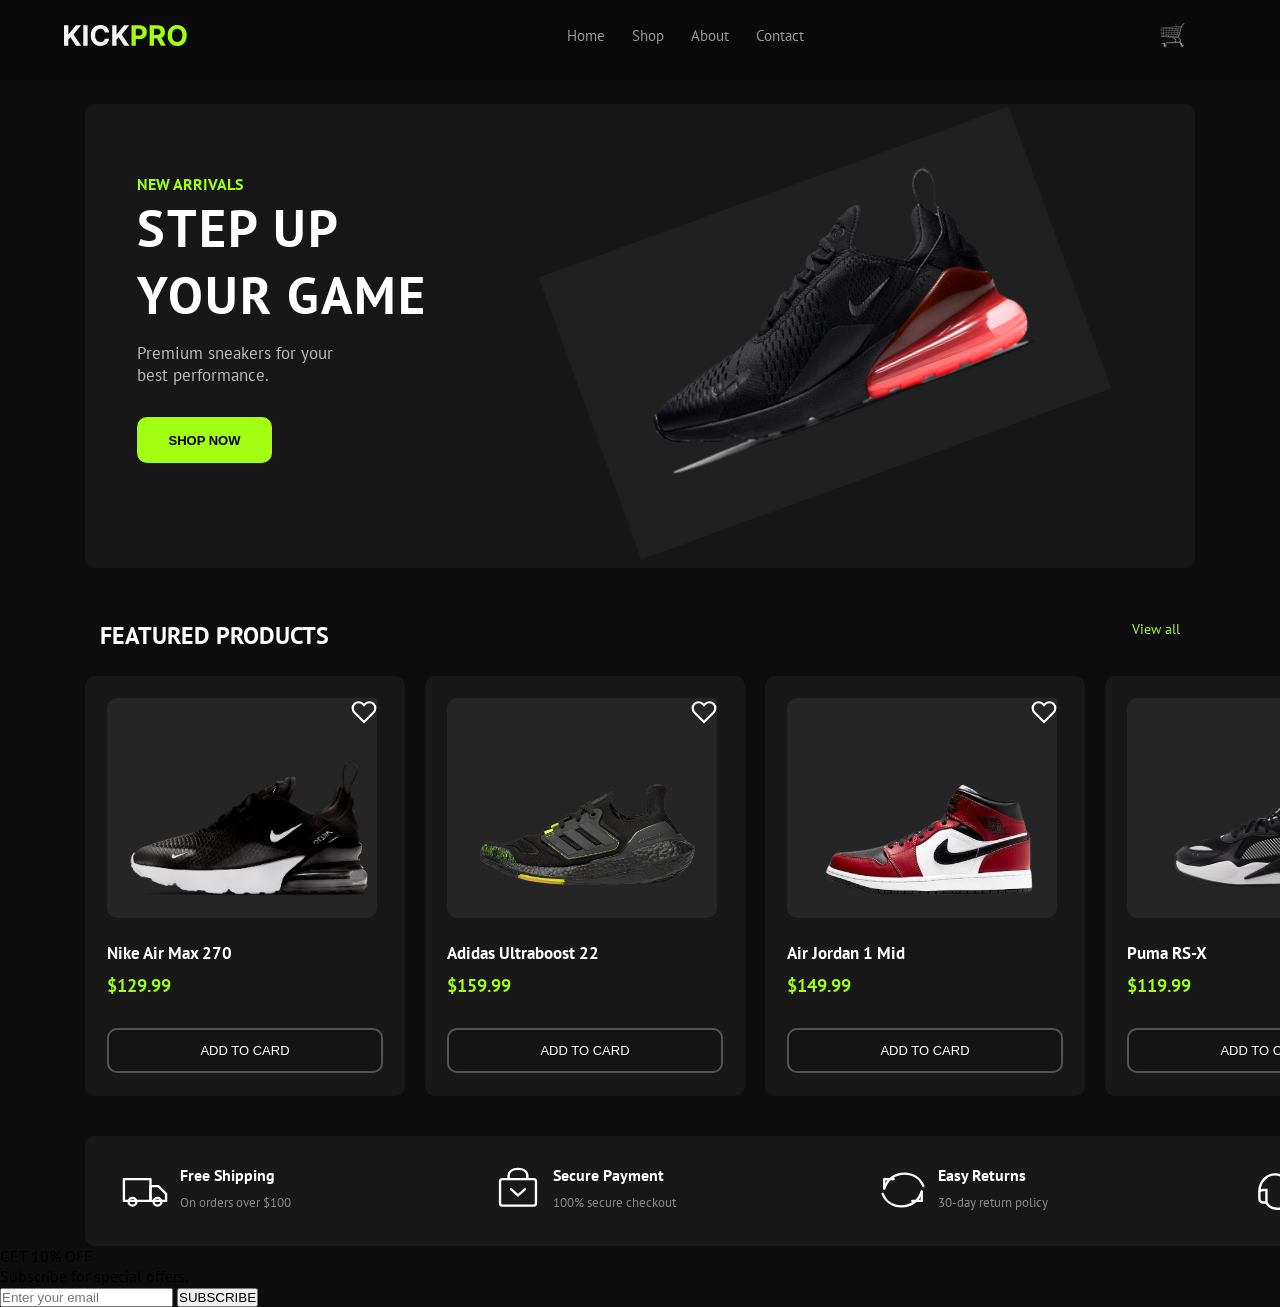
==== index.html @ aabc5b0d "A little updates" ====
<!DOCTYPE html>
<html lang="en">

<head>
    <meta charset="UTF-8">
    <meta name="viewport" content="width=device-width, initial-scale=1.0">
    <title>KICKPRO</title>
    <link rel="stylesheet" href="style.css">
    <link rel="shortcut icon" href="photos/logo.png" type="image/x-icon">
    <link rel="preconnect" href="https://fonts.googleapis.com">
    <link rel="preconnect" href="https://fonts.gstatic.com" crossorigin>
    <link
        href="https://fonts.googleapis.com/css2?family=Inter:ital,opsz,wght@0,14..32,100..900;1,14..32,100..900&family=Jersey+20&family=Montserrat:ital,wght@0,100..900;1,100..900&family=Orbitron:wght@400..900&family=PT+Sans:ital,wght@0,400;0,700;1,400;1,700&family=Pliant:ital,wght@0,100..900;1,100..900&family=Plus+Jakarta+Sans:ital,wght@0,200..800;1,200..800&family=Ubuntu:ital,wght@0,300;0,400;0,500;0,700;1,300;1,400;1,500;1,700&family=Zalando+Sans+Expanded:ital,wght@0,200..900;1,200..900&display=swap"
        rel="stylesheet">
</head>

<body>
    <header class="header">
        <div class="header_conteiner">
            <div class="header_logo">
                <img class="header_logo_image" src="photos/KICKPRO.svg" alt="z">
            </div>


            <nav class="header_navigation">
                <a class="navigation_link" href="#">Home</a>
                <a class="navigation_link" href="#">Shop</a>
                <a class="navigation_link" href="#">About</a>
                <a class="navigation_link" href="#">Contact</a>
            </nav>

            <div class="header_basket">
                <button class="basket_button">
                    <img class="basket_logo" src="photos/basket.png" alt="z">
                </button>
            </div>
        </div>
    </header>

    <main class="main">
        <section class="hero">
            <div class="hero_conteiner">
                <!-- Text and Button place -->
                <div class="hero_content">
                    <h4 class="hero_content_one">NEW ARRIVALS</h4>
                    <p class="hero_content_two">STEP UP</p>
                    <p class="hero_content_three">YOUR GAME</p>
                    <p class="hero_content_info">Premium sneakers for your<br> best performance.</p>
                    <button class="hero_content_button">SHOP NOW</button>
                </div>
                <!-- picture perfomanse -->
                <div class="hero_perfomance">
                    <img class="hero_perfomance_photo" src="./photos/nike-air-max-270.png">
                </div>
            </div>
        </section>

        <section class="featured">
            <div class="featured_conteiner">
                <div class="featured_header">
                    <h2 class="featured_header_text">FEATURED PRODUCTS</h2>
                    <a href="#" class="feature_link">View all</a>
                </div>
                <div class="featured_card_grid">

                </div>
            </div>
        </section>

        <section class="benefits">
            <div class="benefits_conteiner">
                <!-- Free Shipping -->
                <div class="benefits_item">
                    <svg class="benefits_icon" viewBox="0 0 64 64" fill="none">
                        <path d="M5 18H39V46H5V18Z" stroke="currentColor" stroke-width="3" stroke-linejoin="round" />

                        <path d="M39 27H49L59 37V46H39V27Z" stroke="currentColor" stroke-width="3"
                            stroke-linejoin="round" />

                        <circle cx="16" cy="47" r="5" stroke="currentColor" stroke-width="3" />

                        <circle cx="48" cy="47" r="5" stroke="currentColor" stroke-width="3" />
                    </svg>
                    <div class="benefits_text">
                        <h4>Free Shipping</h4>
                        <p>On orders over $100</p>
                    </div>
                </div>
                <!-- Secure Payment -->
                <div class="benefits_item">
                    <svg class="benefits_icon" viewBox="0 0 64 64" fill="none">
                        <rect x="9" y="18" width="46" height="34" rx="3" stroke="currentColor" stroke-width="3" />

                        <path d="M20 18V14C20 8.5 24.5 5 32 5C39.5 5 44 8.5 44 14V18" stroke="currentColor"
                            stroke-width="3" />

                        <path d="M23 31L32 39L41 31" stroke="currentColor" stroke-width="3" stroke-linecap="round"
                            stroke-linejoin="round" />
                    </svg>
                    <div class="benefits_text">
                        <h4>Secure Payment</h4>
                        <p>100% secure checkout</p>
                    </div>
                </div>
                <!-- Easy Returns -->
                <div class="benefits_item">
                    <svg class="benefits_icon" viewBox="0 0 64 64" fill="none">
                        <path d="M20 18H8V30" stroke="currentColor" stroke-width="3" stroke-linecap="round"
                            stroke-linejoin="round" />

                        <path d="M8 30C12 18 22 11 34 11C45 11 54 17 58 27" stroke="currentColor" stroke-width="3"
                            stroke-linecap="round" />

                        <path d="M44 46H56V34" stroke="currentColor" stroke-width="3" stroke-linecap="round"
                            stroke-linejoin="round" />

                        <path d="M56 34C52 46 42 53 30 53C19 53 10 47 6 37" stroke="currentColor" stroke-width="3"
                            stroke-linecap="round" />
                    </svg>
                    <div class="benefits_text">
                        <h4>Easy Returns</h4>
                        <p>30-day return policy</p>
                    </div>
                </div>
                <!-- 24/7 Support -->
                <div class="benefits_item">
                    <svg class="benefits_icon" viewBox="0 0 64 64" fill="none">
                        <path d="M12 34C12 21.8 20.9 12 32 12C43.1 12 52 21.8 52 34" stroke="currentColor"
                            stroke-width="3" />

                        <path d="M12 34V43C12 46 14 48 17 48H21V32H17C14 32 12 34 12 34Z" stroke="currentColor"
                            stroke-width="3" />

                        <path d="M52 34V43C52 46 50 48 47 48H43V32H47C50 32 52 34 52 34Z" stroke="currentColor"
                            stroke-width="3" />

                        <path d="M21 48C24 54 29 56 35 56H40" stroke="currentColor" stroke-width="3"
                            stroke-linecap="round" />
                    </svg>
                    <div class="benefits_text">
                        <h4>24/7 Support</h4>
                        <p>We're here to help</p>
                    </div>
                </div>
            </div>
        </section>

        <section class="benefits_registration">
            <div class="benefits_registration_conteiner">
                <!-- texts -->
                <div class="subscribe_offer">
                    <p class="subscribe_offer_header">GET 10% OFF</p>
                    <p class="subscribe_offer_text">Subscribe for special offers.</p>
                </div>
                <!-- registration form -->
                <form class="registration_place">
                    <input class="email_registration" type="email" placeholder="Enter your email">
                    <button class="registration_button">SUBSCRIBE</button>
                </from>
            </div>
        </section>
    </main>


    <script src="script.js"></script>
</body>

</html>
---- style.css ----
*{
    margin: 0;
    padding: 0;
}
body{
    font-family: "PT Sans", sans-serif;
    font-weight: 400;
    font-style: normal;
    background-color: var(--body);
}
:root{
    --body: #0D0D0D;
    --header: #0A0A0A;
    --header-navigation: #999999;
    --header-navigation-hover: #F5F5F5;
    --main-elements-back: #171717;
    --green-texts: #A3FF12;
    --text: #FFFFFF;
    --card-background: #181818;
}

.header_conteiner{
    background-color: var(--header);
    display: flex;
    justify-content: space-between;
    margin-bottom: 24px;
}
.basket_button{
    border: none;
    background-color: var(--header);
}
.header_logo{
    padding-top: 25px;
    padding-left: 64px;
}
.header_navigation{
    padding-top: 25px;
    padding-bottom: 27px;
}
.navigation_link{
    font-size: 15px;
    color: var(--header-navigation);
    text-decoration: none;
    margin-left: 23px;

    &:hover{
        color: var(--header-navigation-hover)    
    }
}
.header_basket{
    padding-top: 23px;
    padding-bottom: 28px;
    padding-right: 95px;
}

/* hero styling */

.hero{
    margin-inline: 85px;
    padding-top: 24px;
    background-color: var(--main-elements-back);
    border-radius: 10px;
}
.hero_content{
    margin-left: 52px;
}
.hero_conteiner { 
    display: flex;
    justify-content: space-between;
    align-items: center;
}
.hero_content_one{
    color: var(--green-texts);
    font-weight: bold;
}
.hero_content_two, .hero_content_three{
    font-size: 52px;
    font-weight: bold;
    color: var(--text);
    letter-spacing: 2px;
}
.hero_content_info{
    font-size: 17px;
    color: #BBBBBB;
}
.hero_content_button{
    width: 135px;
    height: 46px;
    font-size: 13px;
}
.hero_content_info{
    margin-top: 14px;
}
.hero_content_button{
    background-color: var(--green-texts);
    border: none;
    border-radius: 10px;
    font-size: 13px;
    font-weight: bold;
    cursor: pointer;
    box-shadow: #A3FF12;
    transition: transform 0.1s ease;

    margin-top: 31px;
    margin-bottom: 59px;
    &:hover{
        opacity: 80%;
    }
    &:active{
        transform: scale(0.95);
    }
}
.hero_perfomance{
    background-color: #202020;
    height: 300px;
    width: 500px;
    margin-top: 55px;
    margin-right: 120px;
    margin-bottom: 85px;
    position: relative;
    rotate: -20deg;
    transition: transform 0.5s ease;
    
    &:hover{
        transform: scale(1.05);
    }
}
.hero_perfomance_photo{
    z-index: 1;
    height: 500px;
    width: 500px;
    position: absolute;
    top: -60px;
    left: 1px;
}
/* Featured styling */
.featured_header{
    margin-inline: 100px;
    margin-top: 52px;
}
.featured_header{
    display: flex;
    justify-content: space-between;
}
.featured_header_text{
    color: #fff;
}
.feature_link{
    font-size: 14px;
    color: var(--green-texts);
    text-decoration: none;
    &:hover{
        opacity: 80%;
    }
}
.featured_card_grid{
    display: flex;
    margin-inline: 85px;
    gap: 20px;

}
/* Product card styling and animating */
.product_card{
    height: 420px;
    width: 320px;
    background-color: var(--card-background);
    border-radius: 10px;
    margin-top: 25px;
    transition: transform 0.5s ease;
}
.product_card:hover{
    transform: translateY(-10px);
}
.product_picture_favorite_heard{
    height: 220px;
    width: 270px;
    margin-inline: 22px;
    margin-top: 22px;
    border-radius: 10px;
    background-color: #252525;
    position: relative;
    transition: transform 0.5s ease;
}
.product_picture_favorite_heard:hover{
    transform: scale(1.05);
}
.heard_button{
    height: 30px;
    width: 26px;
    position: absolute;
    top: 0;
    right:0;
    background-color: #252525;
    border: none;
}
.heart{
    fill: none;
    stroke: white;
    stroke-width: 2;
    cursor: pointer;
}
.product_picture{
    height: 215px;
    width: 240px;
    object-fit: cover;
    margin-inline: 22px;
    margin-top: 22px;
    border-radius: 10px;
    padding-bottom: 20px;
    cursor: pointer;
}

.product_info{
    font-size: 17px;
    font-weight: bold;
    margin-top: 24px;
    margin-left: 22px;
    color: var(--text);
}
.Product_price_value{
    font-size: 18px;
    color: var(--green-texts);
    font-weight: bold;
    margin-top: 10px;
    margin-left: 22px;
}
.product_buy_element{
    margin-top: 31px;
    margin-inline: 22px;
}
.product_buy_button{
    height: 45px;
    width: 276px;
    border: solid 2px #555555;
    border-radius: 10px;
    background-color: #141414;
    color: var(--text);
    font-size: 13px;
    cursor: pointer;
}
/* benefits styling */
.benefits_icon{
    width: 50px;
    height: 50px;
    color: var(--text);
}
.benefits_conteiner{
    height: 110px;
    width: 1360px;
    display: flex;
    justify-content: space-between;
    margin-top: 40px;
    margin-inline: 85px;
    background-color: var(--card-background);
    border-radius: 10px;
}
.benefits_item{
    display: flex;
    margin: 29px 35px 37px 35px;
}
.benefits_text{
    margin-left: 10px;
}
.benefits_text h4{
    color: var(--text);
    font-weight: bold;
    margin-bottom: 9px;
}
.benefits_text p{
    font-size: 13px;
    color: #888888;
}
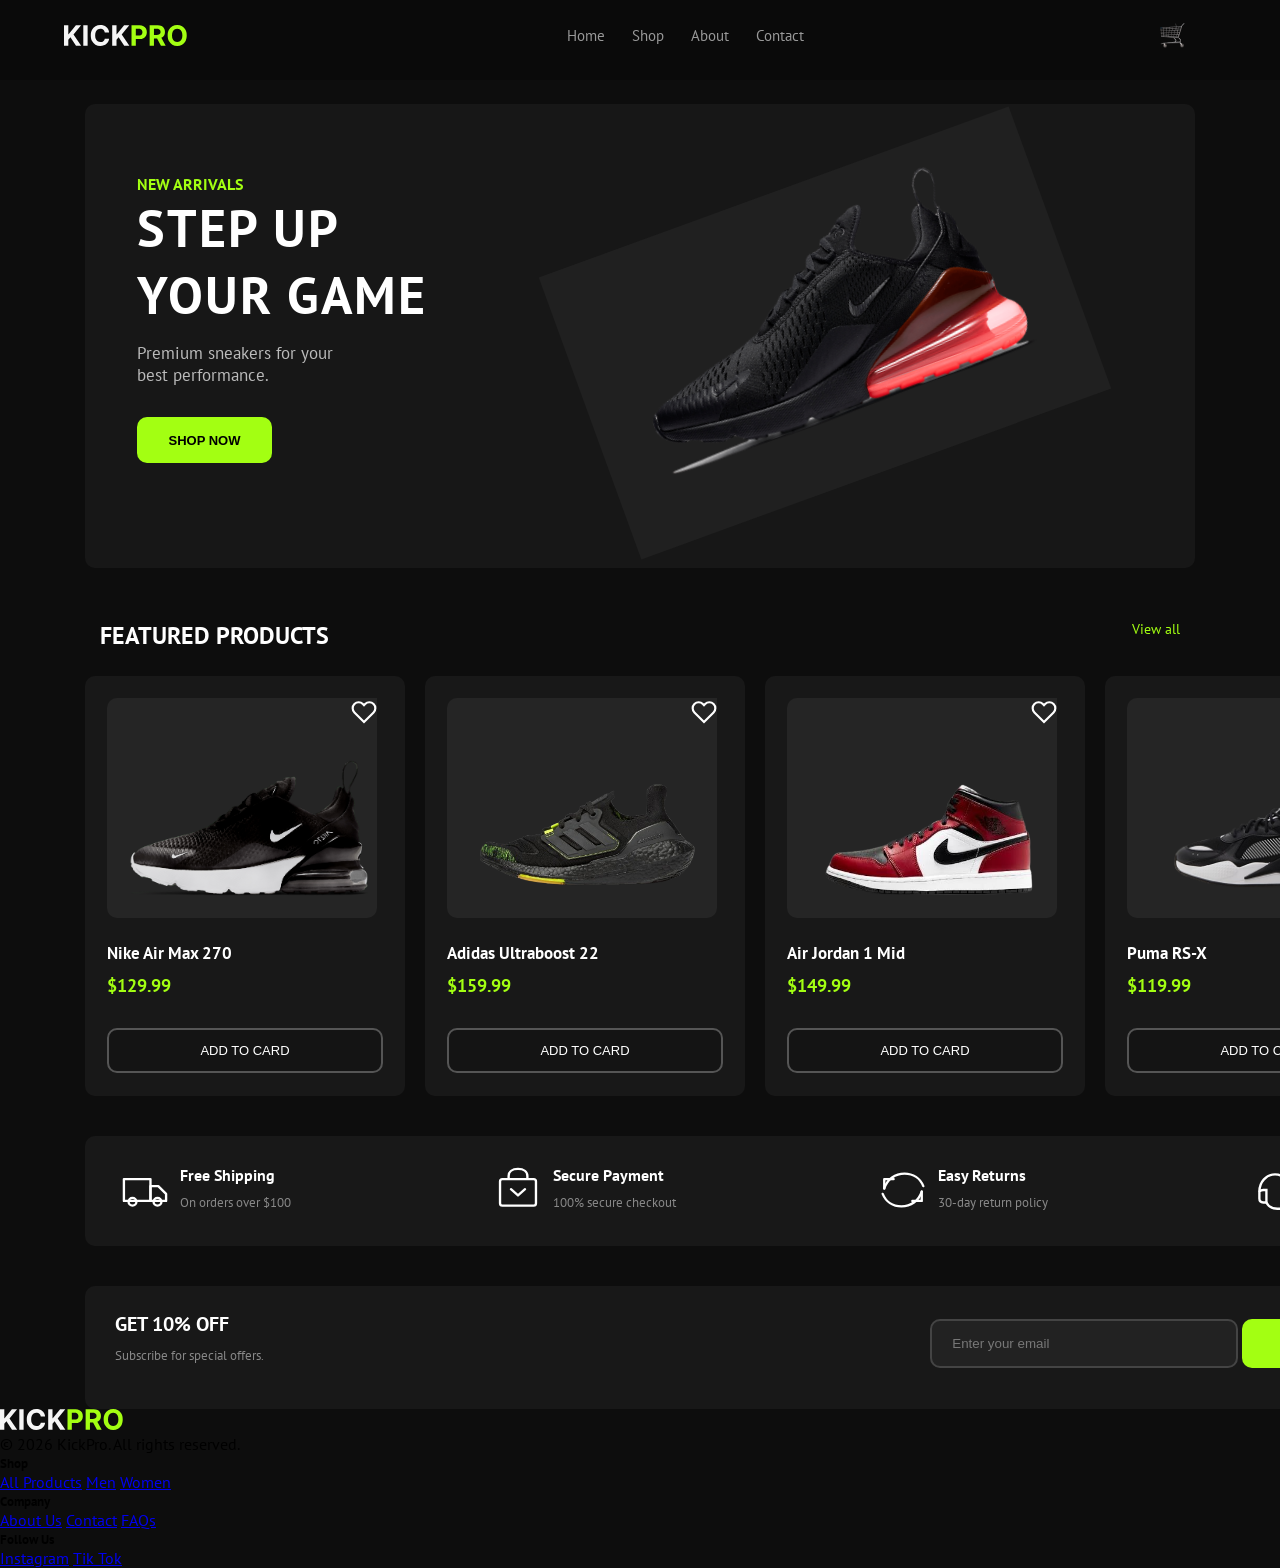
==== commit ef16c17f: "Adding footer" ====
--- a/index.html
+++ b/index.html
@@ -156,10 +156,38 @@
                 <form class="registration_place">
                     <input class="email_registration" type="email" placeholder="Enter your email">
                     <button class="registration_button">SUBSCRIBE</button>
-                </from>
+                    </from>
             </div>
         </section>
     </main>
+
+    <footer class="footer">
+        <div class="footer_conteiner">
+            <div class="footer_place_one">
+                <img class="footer_logo" src="photos/KICKPRO.svg">
+                <p class="footer_place_one_text">© 2026 KickPro. All rights reserved.</p>
+            </div>
+            <div class="footer_information_place">
+                <div class="place_one">
+                    <h5>Shop</h5>
+                    <a href="#">All Products</a>
+                    <a href="#">Men</a>
+                    <a href="#">Women</a> 
+                </div>
+                <div class="place_two">
+                    <h5>Company</h5>
+                    <a href="#">About Us</a>
+                    <a href="#">Contact</a> 
+                    <a href="#">FAQs</a>
+                </div>
+                <div class="place_three">
+                    <h5>Follow Us</h5>
+                    <a href="#">Instagram</a>
+                    <a href="#">Tik Tok</a>
+                </div>
+            </div>
+        </div>
+    </footer>
 
 
     <script src="script.js"></script>
--- a/style.css
+++ b/style.css
@@ -269,4 +269,66 @@
 .benefits_text p{
     font-size: 13px;
     color: #888888;
-}+}
+/* benefits_registration styling */
+.benefits_registration_conteiner{
+    width: 1360px;
+    display: flex;
+    justify-content: space-between;
+    background-color: var(--card-background);
+    margin-inline: 85px;
+    margin-top: 40px;
+    border-radius: 10px;
+}
+.subscribe_offer{
+    margin-left: 30px;
+    margin-top: 25px;
+    margin-bottom: 45px;
+
+}
+.subscribe_offer_header{
+    font-size: 20px;
+    font-weight: bold;
+    color: var(--text);
+    margin-bottom: 10px;
+}
+.subscribe_offer_text{
+    color: #888888;
+    font-size: 13px;
+}
+.registration_place{
+    margin: 33px 50px 33px 0;
+}
+.email_registration{
+    height: 45px;
+    border-radius: 10px;
+    border: solid 2px #444444;
+    background-color: #222222;
+    color: #777777;
+    padding: 0 115px 0 20px; 
+    &::placeholder{
+        color: #777777;
+    }
+}
+.email_registration:focus{
+    outline: none;
+    border-color: var(--green-texts);
+}
+.registration_button{
+    height: 48.5px;
+    padding: 16px 41px 14px 41px;
+    border-radius: 10px;
+    background-color: var(--green-texts);
+    color: #000000;
+    font-size: 12px;
+    font-weight: bold;
+    border: none;
+    transition: transform 0.1s ease;
+    &:hover{
+        opacity: 80%;
+    }
+    &:active{
+        transform: scale(0.95);
+    }
+}
+
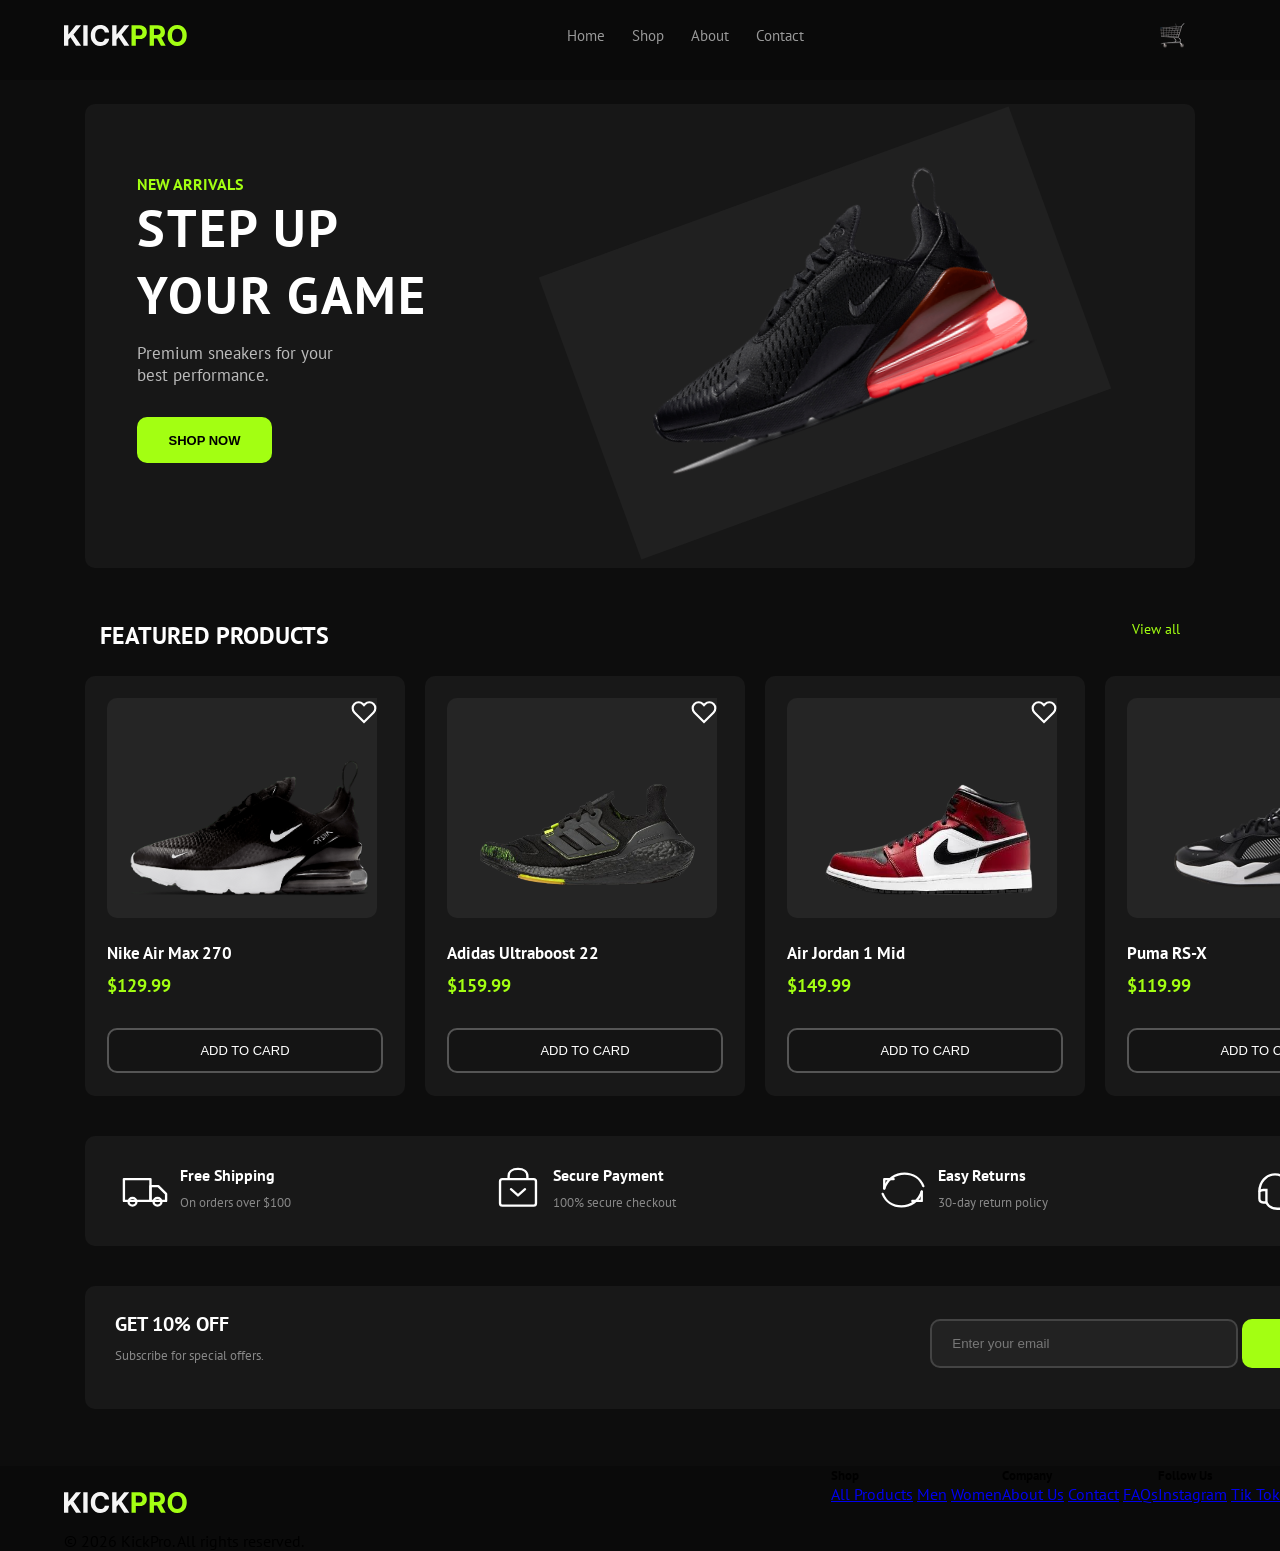
==== commit dcd16114: "Adding a little updates in html and add styling" ====
--- a/index.html
+++ b/index.html
@@ -168,19 +168,19 @@
                 <p class="footer_place_one_text">© 2026 KickPro. All rights reserved.</p>
             </div>
             <div class="footer_information_place">
-                <div class="place_one">
+                <div class="information_place">
                     <h5>Shop</h5>
                     <a href="#">All Products</a>
                     <a href="#">Men</a>
                     <a href="#">Women</a> 
                 </div>
-                <div class="place_two">
+                <div class="information_place">
                     <h5>Company</h5>
                     <a href="#">About Us</a>
                     <a href="#">Contact</a> 
                     <a href="#">FAQs</a>
                 </div>
-                <div class="place_three">
+                <div class="information_place">
                     <h5>Follow Us</h5>
                     <a href="#">Instagram</a>
                     <a href="#">Tik Tok</a>
--- a/style.css
+++ b/style.css
@@ -239,6 +239,9 @@
     cursor: pointer;
 }
 /* benefits styling */
+.benefits, .benefits_registration{
+    margin-inline: 85px;
+}
 .benefits_icon{
     width: 50px;
     height: 50px;
@@ -250,7 +253,6 @@
     display: flex;
     justify-content: space-between;
     margin-top: 40px;
-    margin-inline: 85px;
     background-color: var(--card-background);
     border-radius: 10px;
 }
@@ -276,7 +278,6 @@
     display: flex;
     justify-content: space-between;
     background-color: var(--card-background);
-    margin-inline: 85px;
     margin-top: 40px;
     border-radius: 10px;
 }
@@ -331,4 +332,22 @@
         transform: scale(0.95);
     }
 }
-
+.footer{
+    margin-top: 57px;
+    background-color: var(--header);
+}
+.footer_conteiner{
+    display: flex;
+    justify-content: space-between;
+}
+.footer_information_place{
+    display: flex;
+    justify-content: space-around;
+}
+.footer_place_one{
+    margin-left: 64px;
+    margin-top: 26px;
+}
+.footer_logo{
+    margin-bottom: 14px;
+}
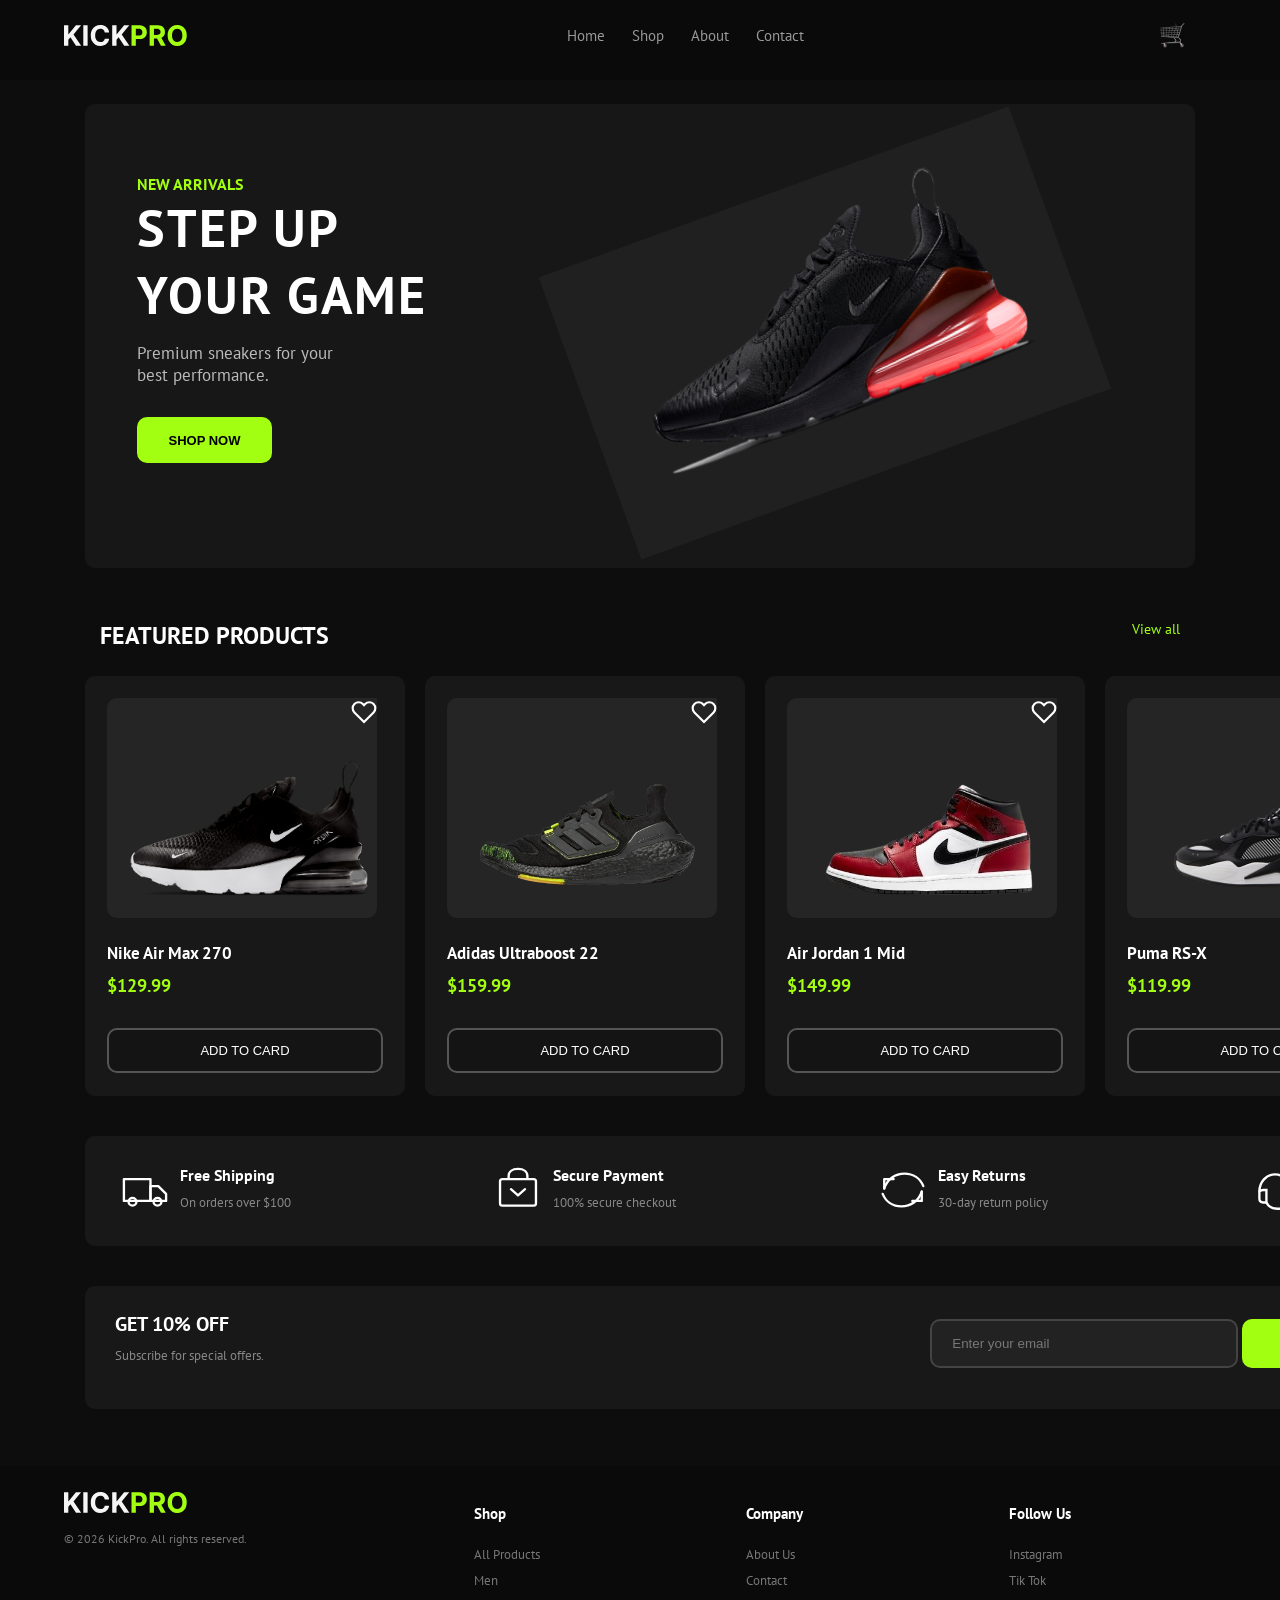
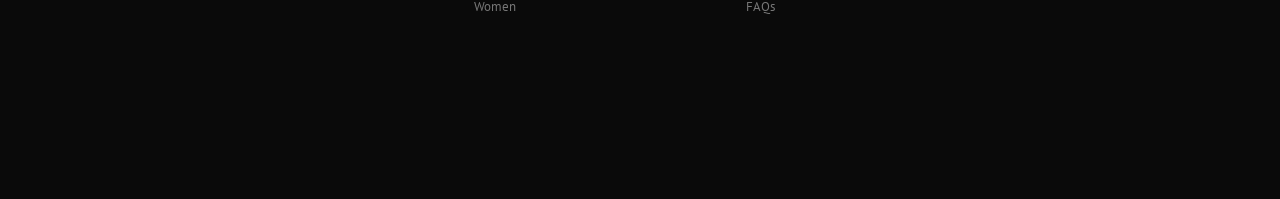
==== commit bcc73e9a: "Creating a new panel" ====
--- a/index.html
+++ b/index.html
@@ -189,6 +189,12 @@
         </div>
     </footer>
 
+    <div class="product_modal">
+        <div class="product_model_conteiner">
+
+        </div>
+    </div>
+
 
     <script src="script.js"></script>
 </body>
--- a/style.css
+++ b/style.css
@@ -17,6 +17,7 @@
     --green-texts: #A3FF12;
     --text: #FFFFFF;
     --card-background: #181818;
+    --fotter-text-color: #777777;
 }
 
 .header_conteiner{
@@ -332,6 +333,7 @@
         transform: scale(0.95);
     }
 }
+/* Footer */
 .footer{
     margin-top: 57px;
     background-color: var(--header);
@@ -342,7 +344,11 @@
 }
 .footer_information_place{
     display: flex;
-    justify-content: space-around;
+    justify-content: space-between;
+    margin-right: 209px;
+    margin-top: 38px;
+    margin-bottom: 184px;
+    gap: 206px;
 }
 .footer_place_one{
     margin-left: 64px;
@@ -351,3 +357,27 @@
 .footer_logo{
     margin-bottom: 14px;
 }
+.footer_place_one_text{
+    color: var(--fotter-text-color);
+    font-size: 12px;
+
+}
+.information_place{
+    display: flex;
+    flex-direction: column;
+    margin:0;
+    gap: 9px;
+}
+.information_place h5{
+    font-size: 15px;
+    color: var(--text);
+    margin-bottom: 14px;
+}
+.information_place a{
+    text-decoration: none;
+    font-size: 13px;
+    color: var(--fotter-text-color);
+    &:hover{
+        color: var(--header-navigation-hover)    
+    }
+}
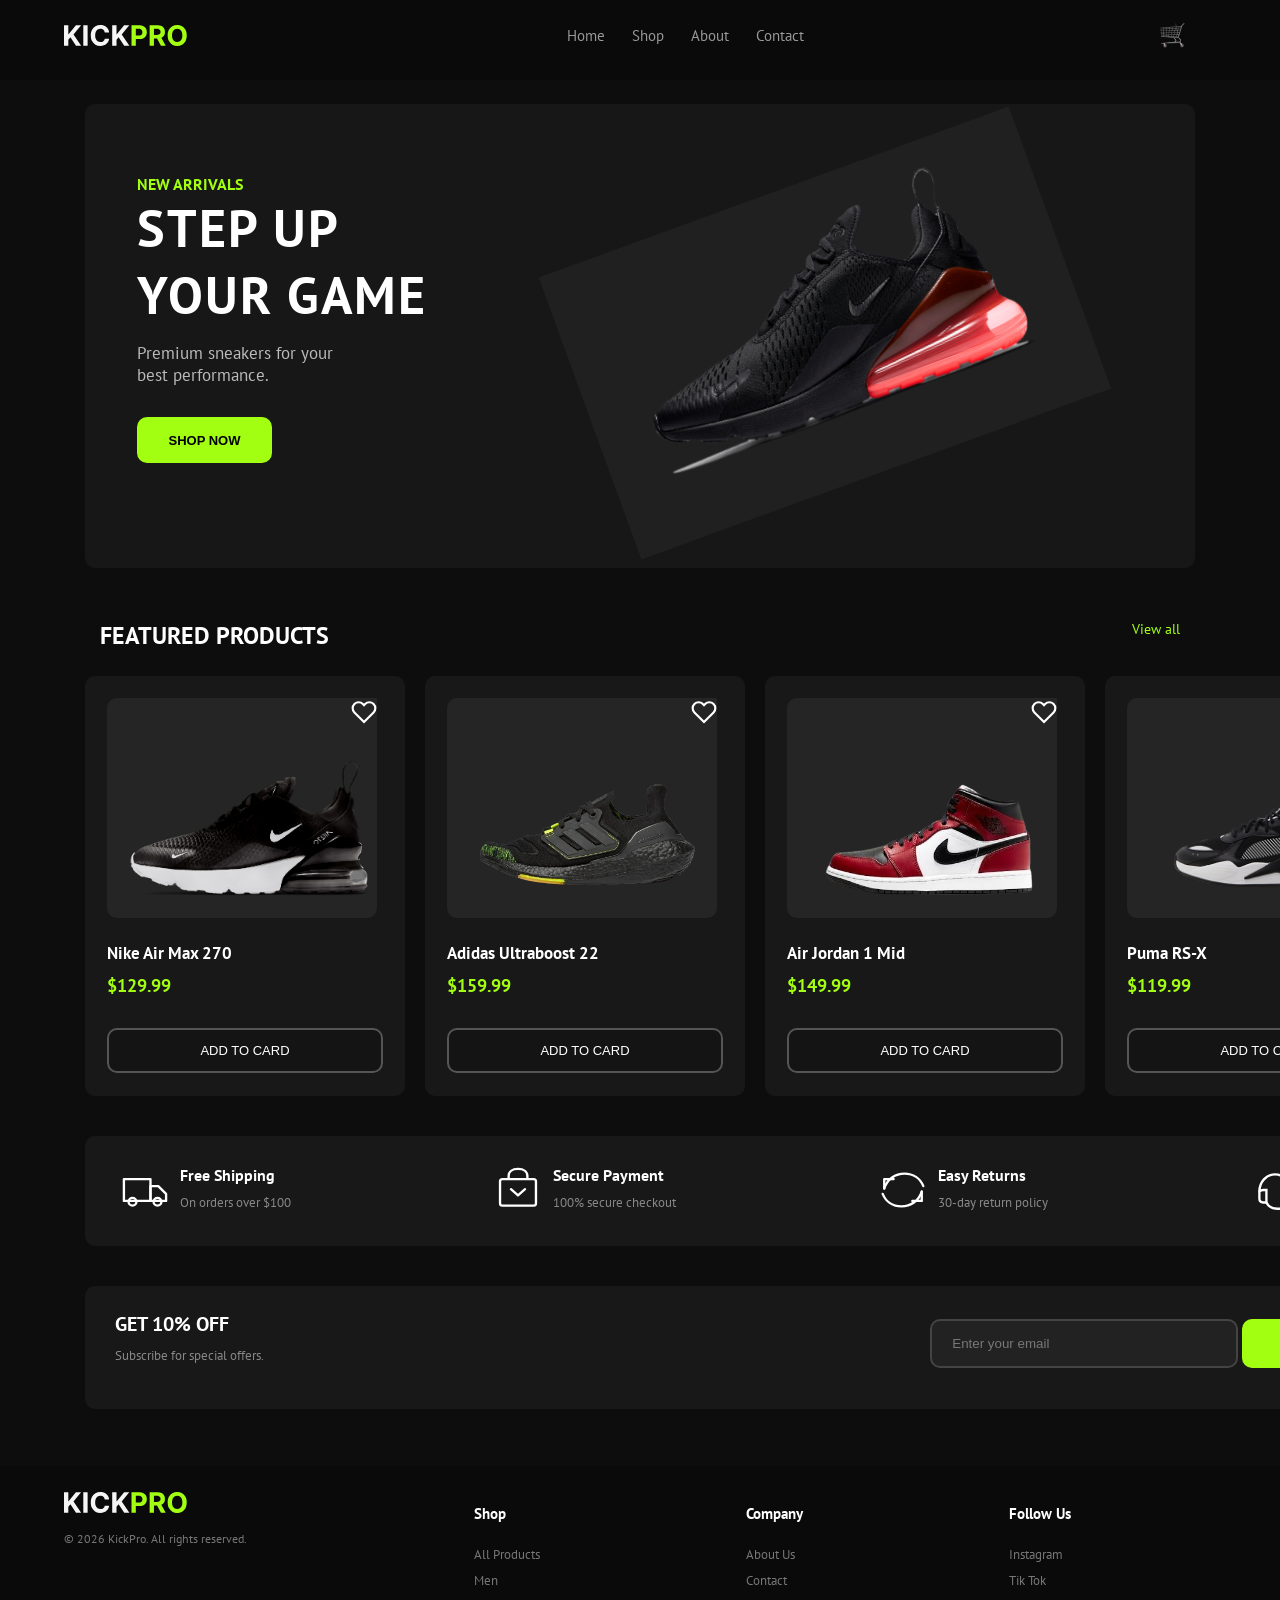
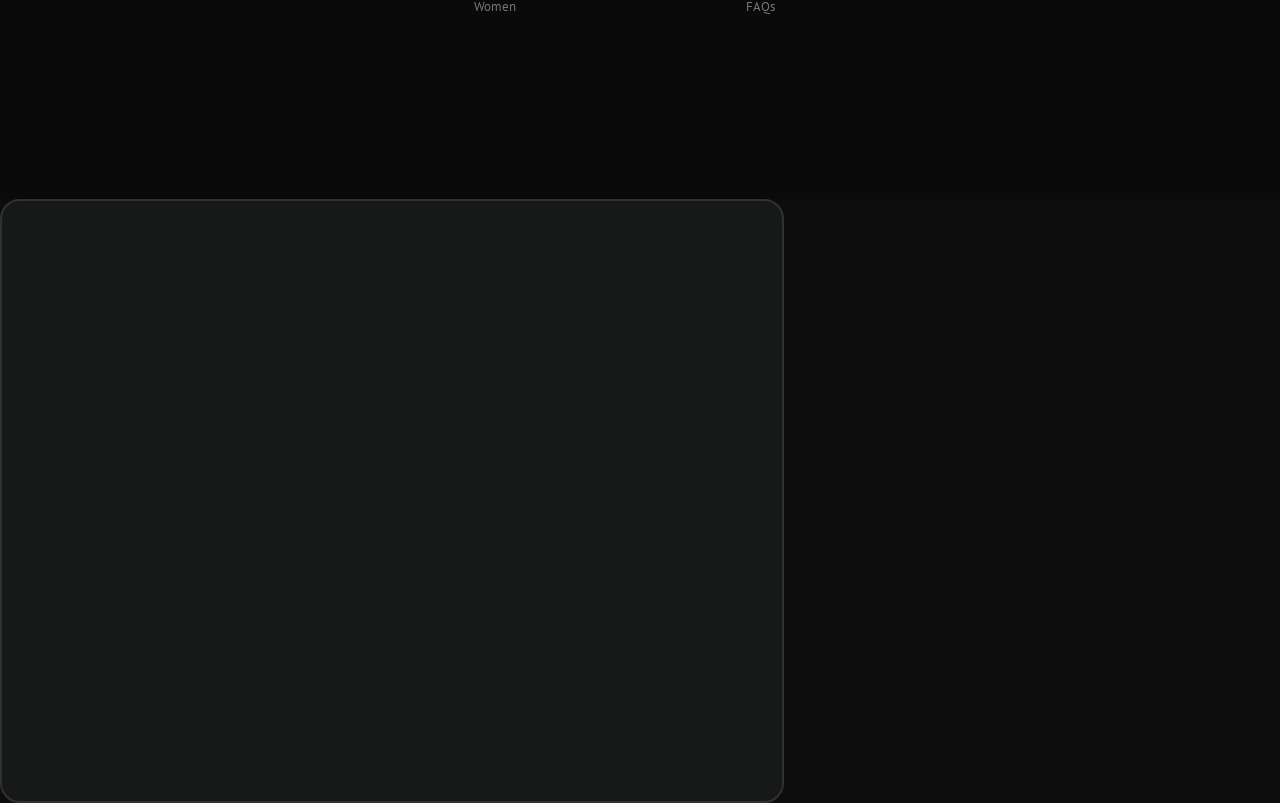
==== commit 6a70890d: "Updates" ====
--- a/index.html
+++ b/index.html
@@ -189,7 +189,7 @@
         </div>
     </footer>
 
-    <div class="product_modal">
+    <div class="product_model">
         <div class="product_model_conteiner">
 
         </div>
--- a/style.css
+++ b/style.css
@@ -162,6 +162,7 @@
 }
 /* Product card styling and animating */
 .product_card{
+    cursor: pointer;
     height: 420px;
     width: 320px;
     background-color: var(--card-background);
@@ -380,4 +381,26 @@
     &:hover{
         color: var(--header-navigation-hover)    
     }
-}+}
+/* Product model */
+.product_modal{
+    position: fixed;
+    inset: 0;
+    display: none;
+    justify-content: center;
+    align-items: center;
+    background: rgba(0, 0, 0, 0.45);
+    backdrop-filter: blur(8px);
+    z-index: 1000;
+}
+.product_modal.active{
+    display: flex;
+}
+.product_model_conteiner{
+    min-height: 600px;
+    width: 780px;
+    background-color: #171818;
+    border: solid 2px #303232;
+    border-radius: 20px;
+    
+}
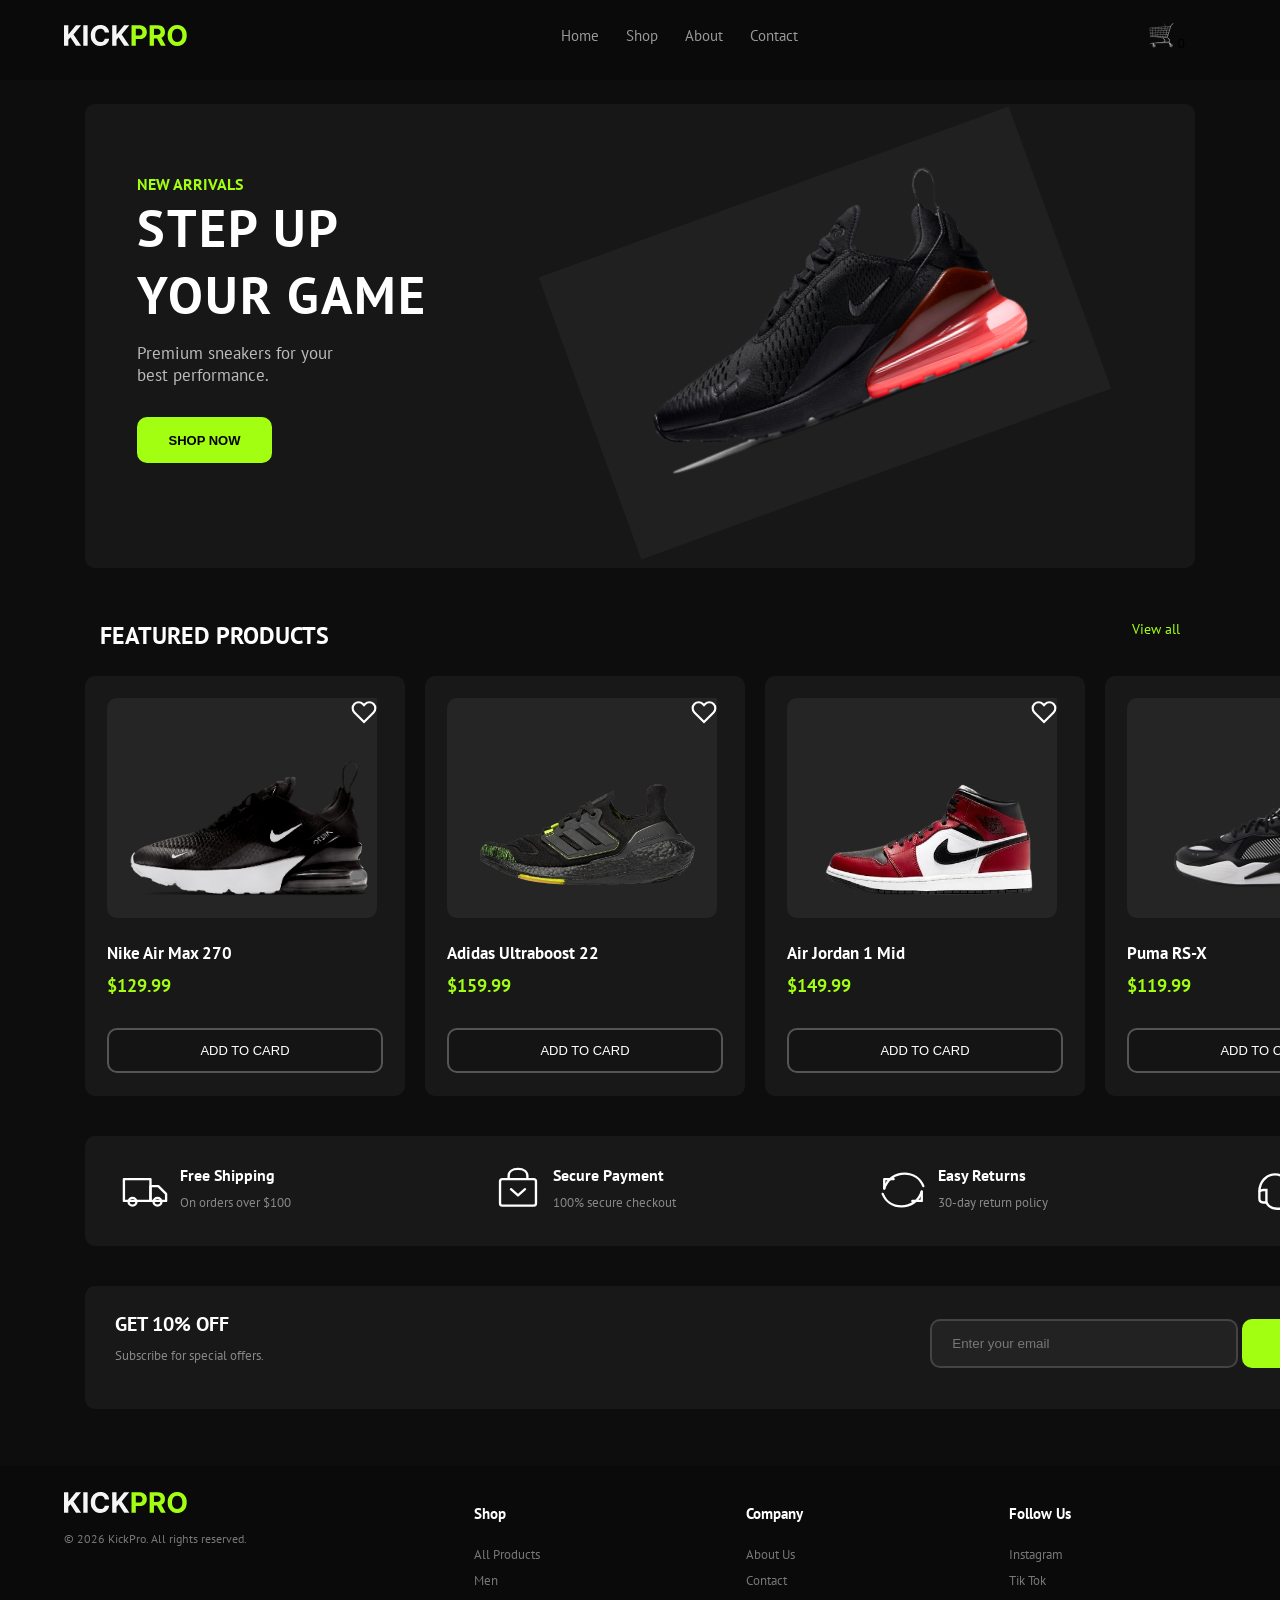
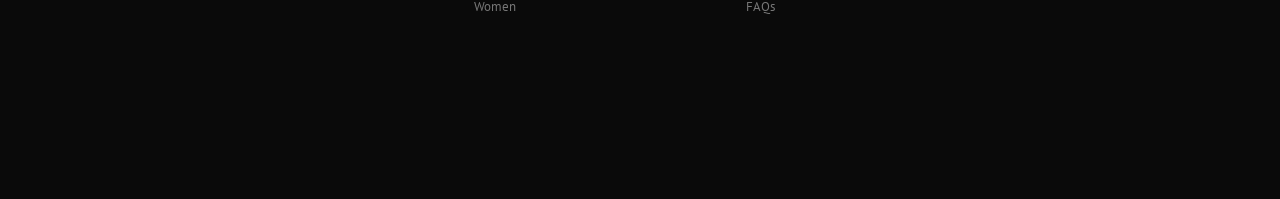
==== commit 844e11d6: "new model <basket>" ====
--- a/index.html
+++ b/index.html
@@ -32,6 +32,7 @@
             <div class="header_basket">
                 <button class="basket_button">
                     <img class="basket_logo" src="photos/basket.png" alt="z">
+                    <span class="basket_count">0</span>
                 </button>
             </div>
         </div>
@@ -194,7 +195,11 @@
 
         </div>
     </div>
-
+    <div class="basket_model">
+        <div class="basket_model_container">
+            
+        </div>
+    </div>
 
     <script src="script.js"></script>
 </body>
--- a/style.css
+++ b/style.css
@@ -18,6 +18,7 @@
     --text: #FFFFFF;
     --card-background: #181818;
     --fotter-text-color: #777777;
+    --product-model-text: #AFAFAF;
 }
 
 .header_conteiner{
@@ -383,7 +384,7 @@
     }
 }
 /* Product model */
-.product_modal{
+.product_model{
     position: fixed;
     inset: 0;
     display: none;
@@ -393,7 +394,7 @@
     backdrop-filter: blur(8px);
     z-index: 1000;
 }
-.product_modal.active{
+.product_model.active{
     display: flex;
 }
 .product_model_conteiner{
@@ -402,5 +403,139 @@
     background-color: #171818;
     border: solid 2px #303232;
     border-radius: 20px;
+    position: relative;
     
 }
+.product_model_picture{
+    height: 530px;
+    width: 350px;
+    background-color: #F4F4F2;
+    border-radius: 15px;
+    position: absolute;
+    top: 35px;
+    left: 35px;
+}
+.product_model_src{
+    width:290px;
+    height: 470px;
+    margin: 30px;
+    object-fit: contain;
+}
+.product_model_information{
+    width: 350px;
+    display: flex;
+    flex-direction: column;
+    position: absolute;
+    right: 0;
+    top: 57px;
+}
+.product_model_cloesd{
+    position: absolute;
+    right: 0;
+    margin-right: 32px;
+    margin-top: 29px;
+}
+.closed_button{
+    height: 31px;
+    width: 18px;
+    background-color: var(--card-background);
+    border: none;
+    font-size: 26px;
+    color: var(--text);
+    cursor: pointer;
+}
+.product_model_name{
+    font-size: 28px;
+    font-weight: bold;
+    color: var(--text);
+}
+.product_model_price{
+    font-size: 22px;
+    font-weight: bold;
+    color: var(--green-texts);
+    margin-top: 12px;
+}
+.product_model_desc{
+    margin-top: 21px;
+    font-size: 14px;
+    color: var(--product-model-text);
+}
+.product_model_sizes{
+    margin-top: 35px;
+}
+.product_model_sizes p, .product_model_quantity p{
+    color: var(--text);
+    font-size: 14px;
+    margin-bottom: 17px;
+}
+.size_buttons{
+    display: flex;
+    gap: 12px;
+}
+.size_buttons button{
+    height: 42px;
+    width: 48px;
+    border-radius: 10px;
+    background-color: var(--card-background);
+    border: solid 2px #393B3B;
+    color: var(--text);
+    font-size: 13px;
+    font-weight: bold;
+    cursor: pointer;  
+}
+.size_buttons button.active{
+    background-color: var(--green-texts);
+    color: #080909;
+}
+.product_model_quantity{
+    margin-top: 24px;
+}
+.quantity_elements{
+    display: flex;
+    width: 135px;
+    height: 46px;
+    border: solid 2px #393B3B;
+    border-radius: 10px;
+}
+.quantity_elements button{
+    height: 45px;
+    width: 45px;
+    border-radius: 10px;
+    background-color: var(--card-background);
+    border: none;
+    color: var(--text);
+    cursor: pointer;
+    font-weight: 500;
+    font-size: 20px;
+}
+.quantity_elements span{
+    display: flex;
+    justify-content: center;
+    align-items: center;
+    height: 45px;
+    width: 45px;
+    color: var(--text);
+    font-weight: 500;
+    font-size: 15px;
+}
+.product_model_buy_button{
+    height: 56px;
+    width: 300px;
+    margin-top: 34px;
+    border-radius: 10px;
+    border: none;
+    background-color: var(--green-texts);
+    color: #080909;
+    font-size: 14px;
+    font-weight: bold;
+    letter-spacing: 1px;
+    cursor: pointer;
+    transition: transform 0.1s ease;
+    &:hover{
+        opacity: 80%;
+    }
+    &:active{
+        transform: scale(0.95);
+    }
+}
+
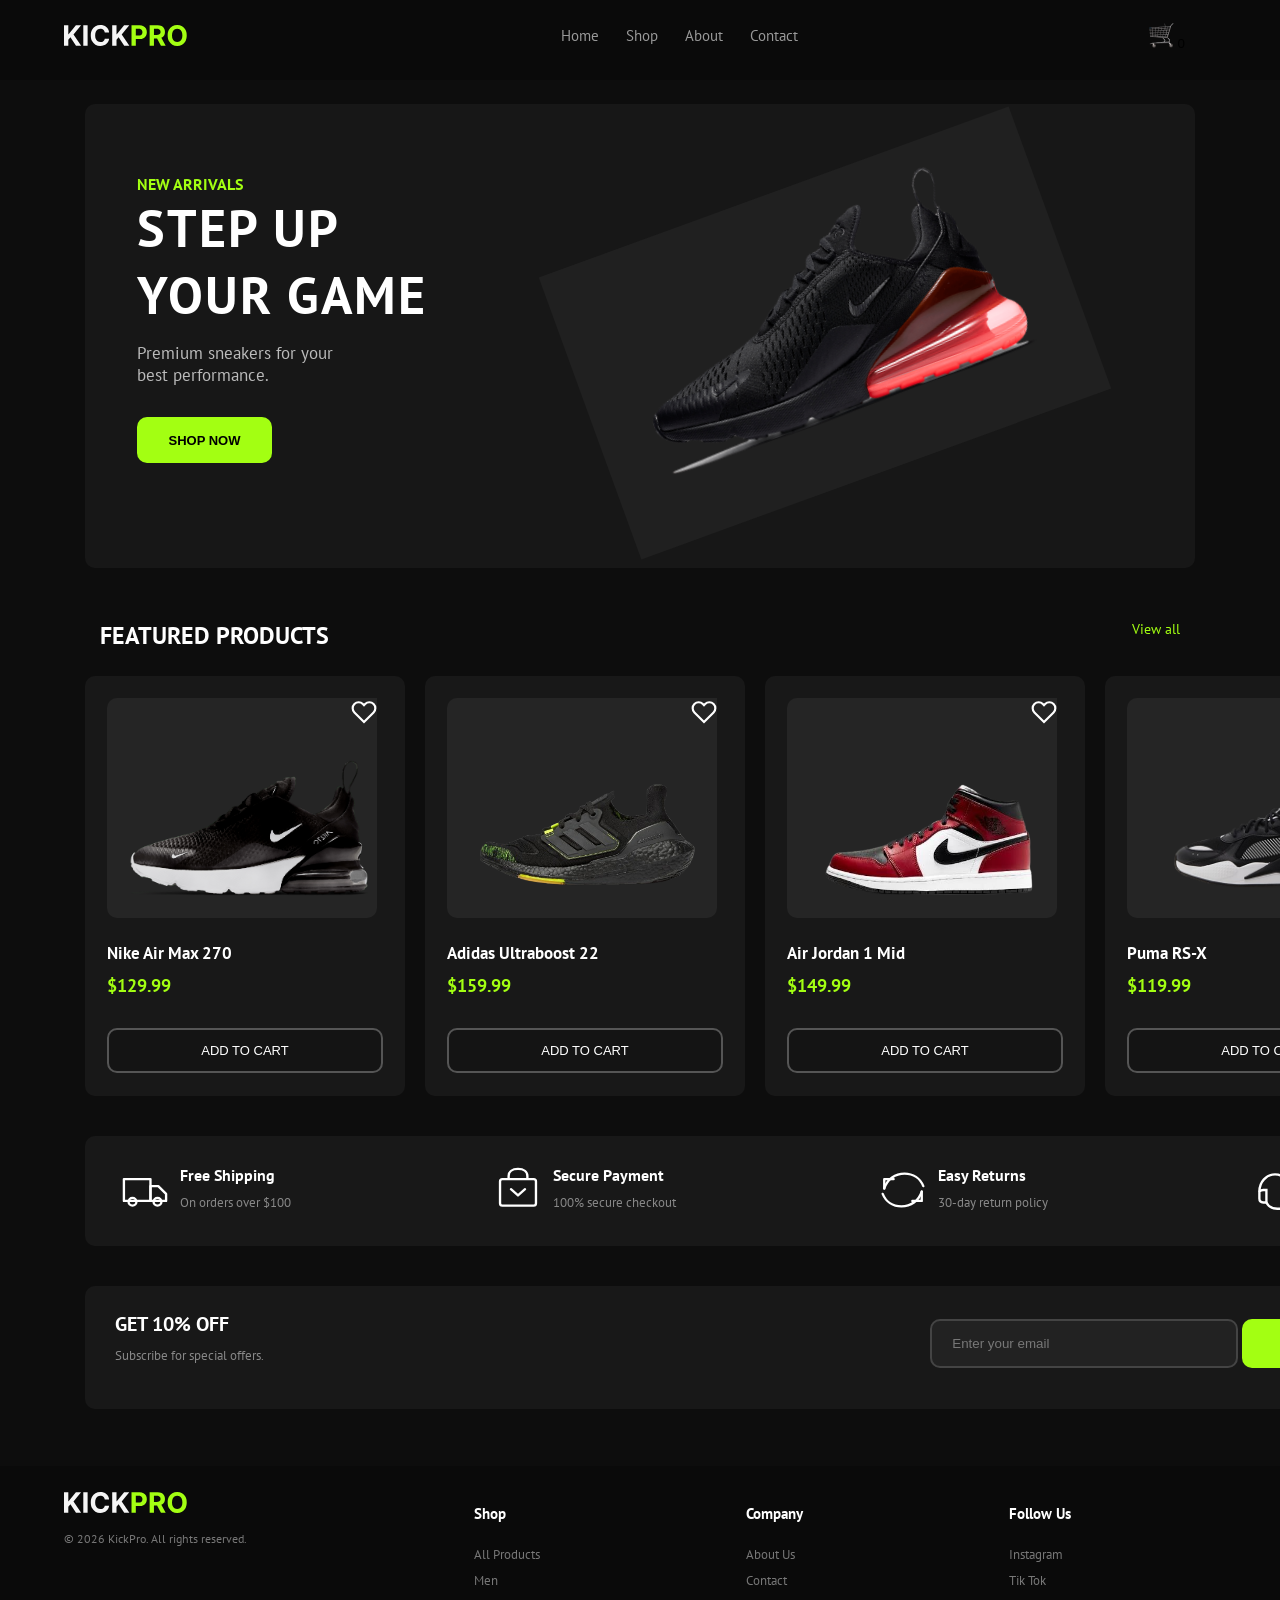
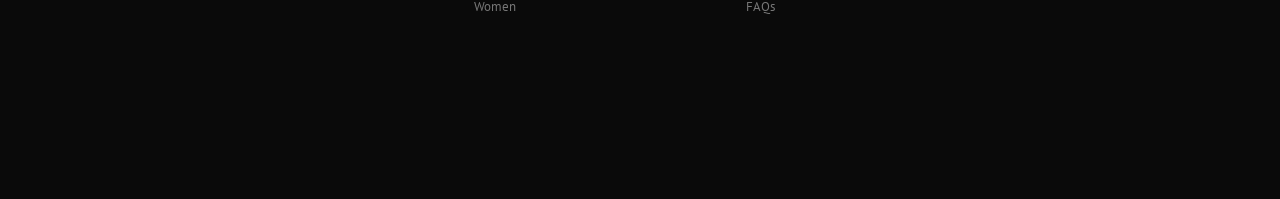
==== commit e7bd0e4e: "a liitle mistake update" ====
--- a/index.html
+++ b/index.html
@@ -30,7 +30,7 @@
             </nav>
 
             <div class="header_basket">
-                <button class="basket_button">
+                <button class="basket_button" onclick="busketElement()">
                     <img class="basket_logo" src="photos/basket.png" alt="z">
                     <span class="basket_count">0</span>
                 </button>
@@ -157,7 +157,7 @@
                 <form class="registration_place">
                     <input class="email_registration" type="email" placeholder="Enter your email">
                     <button class="registration_button">SUBSCRIBE</button>
-                    </from>
+                </form>
             </div>
         </section>
     </main>
@@ -197,7 +197,7 @@
     </div>
     <div class="basket_model">
         <div class="basket_model_container">
-            
+
         </div>
     </div>
 
--- a/style.css
+++ b/style.css
@@ -54,7 +54,9 @@
     padding-bottom: 28px;
     padding-right: 95px;
 }
-
+.basket_button{
+    cursor: pointer;
+}
 /* hero styling */
 
 .hero{
@@ -539,3 +541,172 @@
     }
 }
 
+/* Busket model */
+.basket_model{
+    position: fixed;
+    inset: 0;
+    justify-content: end;
+    z-index: 1000;
+    backdrop-filter: blur(8px);
+    display: none;
+}
+.basket_model.active{
+    display: flex;
+}
+.basket_model_container{
+    margin-top: 70px;
+    min-height: 830px;
+    width: 520px;
+    background-color: #121313;
+    border-top: 2px solid #303232;
+    border-left: 2px solid #303232;
+}
+.basket_model_header{
+    margin: 30px 62px 20px 40px;
+    display: flex;
+    justify-content: space-between;
+}
+.basket_header_text{
+    color: var(--text);
+    letter-spacing: 1px;
+}
+.basket_model_closer{
+    background-color: #121313;
+    border: none;
+    height: 31px;
+    width: 18px;
+    color: var(--text);
+    cursor: pointer;
+    font-size: 22px;
+}
+.basket_model_products{
+    max-height: 350px;
+    overflow-y: auto;
+    overflow-x: hidden;
+    scrollbar-color: #454949 #181919;
+}
+.basket_product_container{
+    display: flex;
+    flex-direction: row;
+    border-radius: 10px;
+    border: solid 1px #303232;
+    margin: 10px 10px 10px 10px;
+    background-color: #171818;
+}
+.basket_product_picture{
+    height: 110px;
+    width: 110px;
+    border-radius: 10px;
+    background-color: #FFFFFF;
+    margin-block: 15px;
+    margin-left: 10px;
+    margin-right: 20px;
+    display: flex;
+    justify-content: center;
+    align-items: center;
+}
+.basket_product_src{
+    height: 100px;
+    width: 100px;
+    
+}
+.basket_product_info{
+    margin-right: 220px;
+    margin-block: 10px;
+}
+.basket_product_name{
+    font-size: 14px;
+    font-weight: bold;
+    margin-bottom: 8px;
+    color: var(--text);
+}
+.basket_product_size{
+    font-size: 12px;
+    color: #AFAFAF;
+    margin-bottom: 8px;
+}
+.basket_product_price{
+    font-size: 14px;
+    font-weight: 600;
+    color: var(--green-texts);
+    margin-bottom: 9px;
+}
+.basket_quantity_elements{
+    height: 32px;
+    width: 105px;
+    border-radius: 10px;
+    border: solid 2px #303232;
+    display: flex;
+    align-items: center;
+}
+.basket_quantity_elements button{
+    height: 32px;
+    width: 35px;
+    border-radius: 10px;
+    border: none;
+    font-size: 15px;
+    color: var(--text);
+    background-color: #181919;
+    cursor: pointer;
+    &:active{
+        opacity: 80%;
+        background-color: #282b2b;
+    }
+}
+.basket_quantity_value{
+    width: 35px;
+    height: 32px;
+    display: flex;
+    align-items: center;
+    justify-content: center;
+    flex-shrink: 0;
+    box-sizing: border-box;
+    color: var(--text);
+    font-size: 12px;
+    font-weight: bold;
+}
+.basket_model_total_panel{
+    margin: 27px 44px 214px 30px;
+}
+.subtotal_elements, .shipping_elements, .total_elements{
+    display: flex;
+    justify-content: space-between;
+    margin-bottom: 19px;
+}
+.subtotal_text, .shipping_text{
+    font-size: 14px;
+    color: #AAAAAA;
+}
+.shipping_price, .subtotal_price{
+    font-size: 14px;
+    color: var(--text);
+}
+.checkout_button{
+    width: 440px;
+    height: 56px;
+    border-radius: 10px;
+    border: none;
+    background-color: var(--green-texts);
+    color: #080909;
+    font-size: 14px;
+    font-weight:600;
+    cursor: pointer;
+    transition: transform 0.1s ease;
+    &:hover{
+        opacity: 80%;
+    }
+    &:active{
+        transform: scale(0.95);
+    }
+}
+.total_text{
+    font-size: 17px;
+    font-weight: bold;
+    letter-spacing: 1px;
+    color: var(--text);
+}
+.total_price{
+    font-size: 20px;
+    font-weight: bold;
+    color: var(--green-texts);
+}
